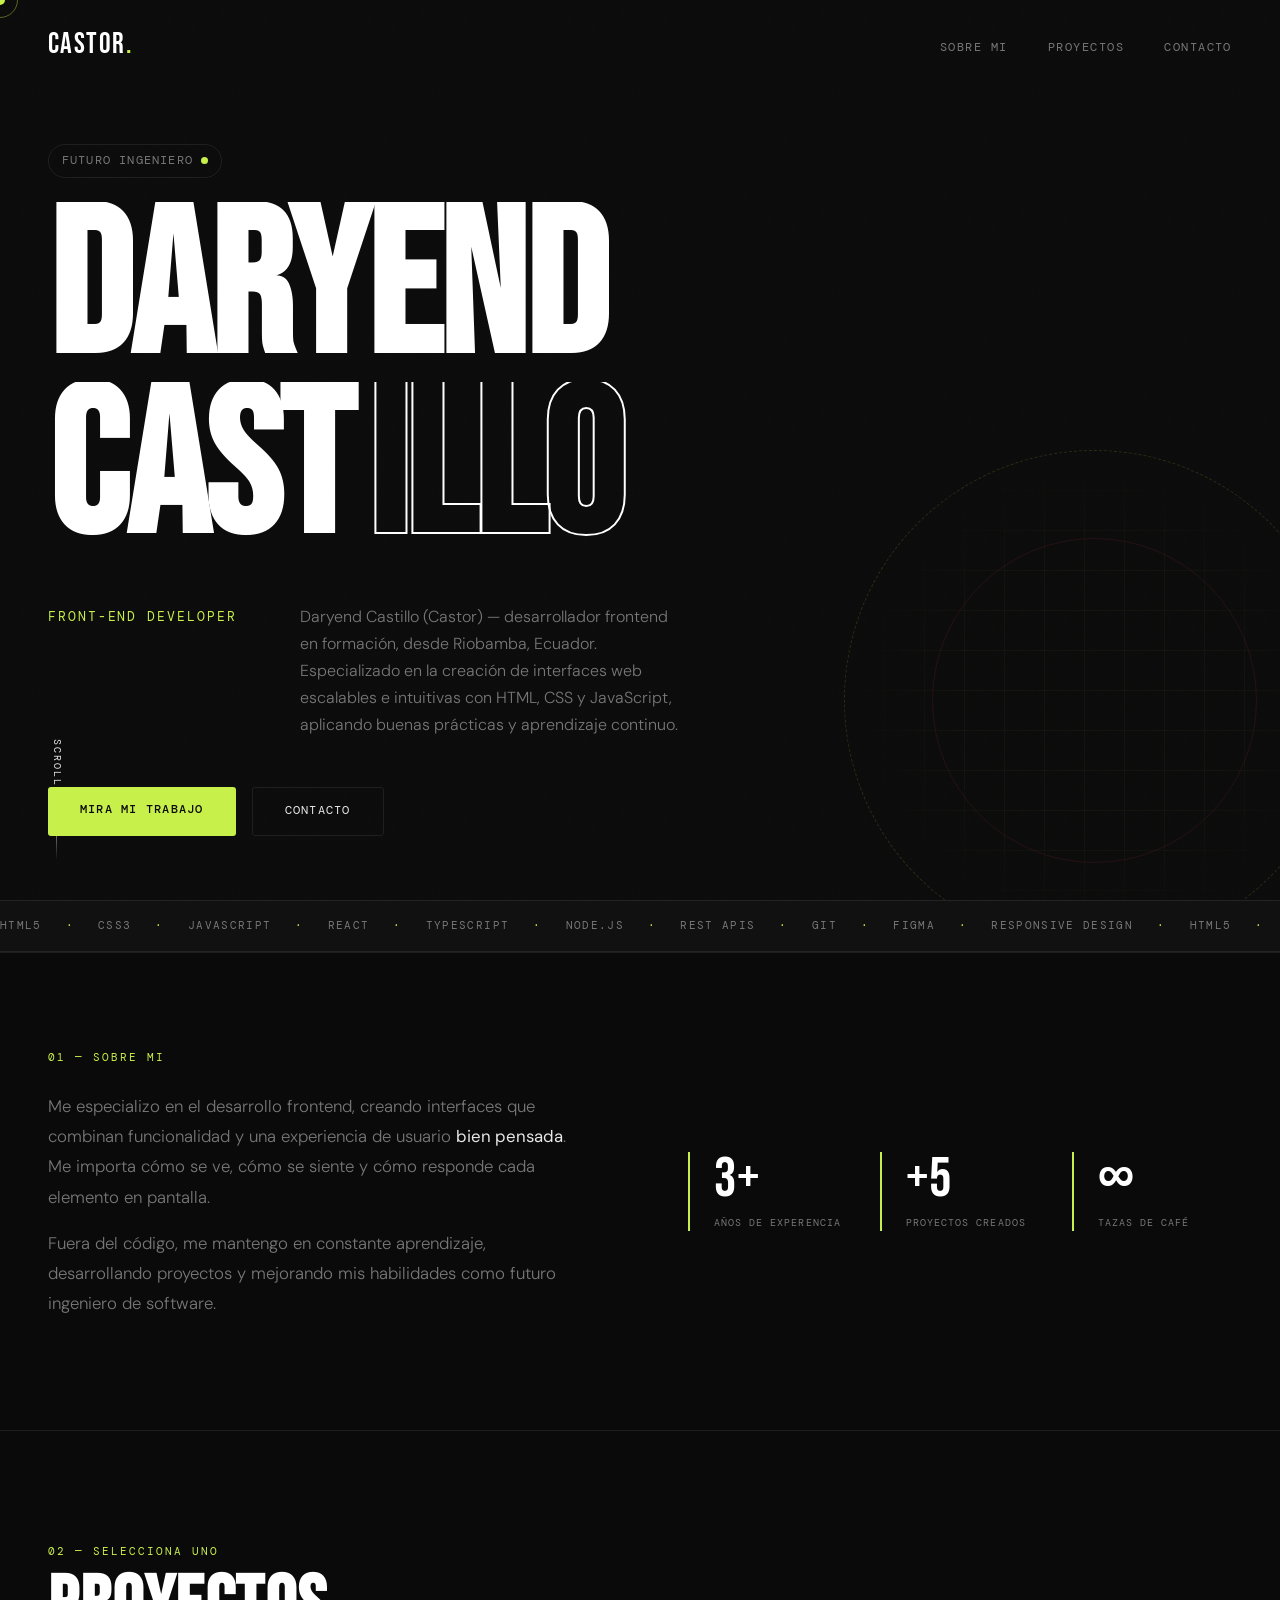
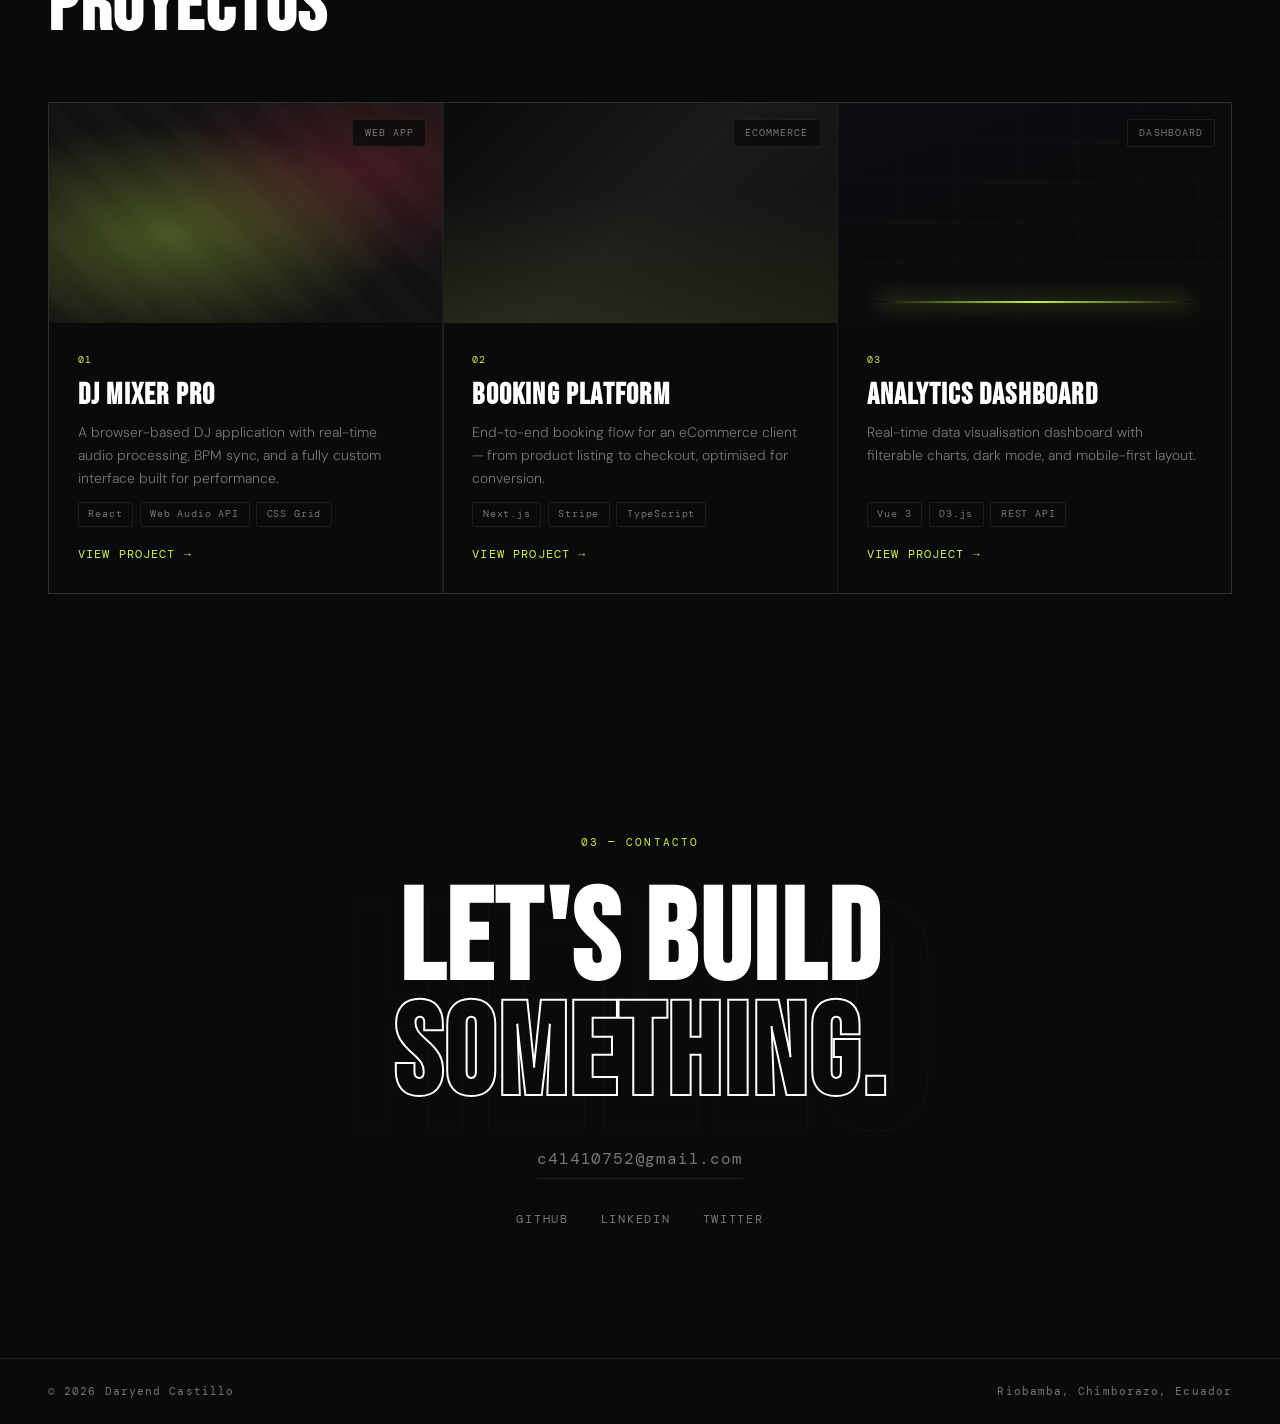
==== index.html @ 1a6a5559 "Reestructura de carpetas para despliegue en versel" ====
<!DOCTYPE html>
<html lang="en">
<head>
    <meta charset="UTF-8">
    <meta name="viewport" content="width=device-width, initial-scale=1.0">
    <title>Daryend Castillo — Front-End Developer</title>
    <link rel="preconnect" href="https://fonts.googleapis.com">
    <link rel="preconnect" href="https://fonts.gstatic.com" crossorigin>
    <link href="https://fonts.googleapis.com/css2?family=Bebas+Neue&family=DM+Sans:ital,wght@0,300;0,400;0,500;1,300&family=DM+Mono:wght@400;500&display=swap" rel="stylesheet">
    <link rel="stylesheet" href="styles.css">
</head>
<body>

    <!-- NAV -->
    <nav class="nav">
        <span class="nav-logo">Castor<span class="dot">.</span></span>
        <ul class="nav-links">
            <li><a href="#about">Sobre Mi</a></li>
            <li><a href="#projects">Proyectos</a></li>
            <li><a href="#contact">Contacto</a></li>
        </ul>
    </nav>

    <!-- HERO -->
    <section class="hero" id="about">
        <div class="hero-noise"></div>
        <div class="hero-content">
            <p class="hero-tag">Futuro Ingeniero <span class="status-dot"></span></p>
            <h1 class="hero-title">
                <span class="line line-1">Daryend</span>
                <span class="line line-2">CAST<span class="outline-text">ILLO</span></span>
            </h1>
            <div class="hero-sub">
                <p class="hero-role">Front-End Developer</p>
                <p class="hero-desc">
                    Daryend Castillo (Castor) — desarrollador frontend en formación, desde Riobamba, Ecuador.
Especializado en la creación de interfaces web escalables e intuitivas con HTML, CSS y JavaScript, aplicando buenas prácticas y aprendizaje continuo.
                </p>
            </div>
            <div class="hero-actions">
                <a href="#projects" class="btn btn-primary">Mira mi trabajo</a>
                <a href="#contact" class="btn btn-ghost">Contacto</a>
            </div>
        </div>
        <div class="hero-deco">
            <div class="deco-ring ring-1"></div>
            <div class="deco-ring ring-2"></div>
            <div class="deco-grid"></div>
        </div>
        <div class="scroll-hint">
            <span>Scroll</span>
            <div class="scroll-line"></div>
        </div>
    </section>

    <!-- SKILLS TICKER -->
    <div class="ticker-wrap">
        <div class="ticker">
            <span>HTML5</span><span class="sep">·</span>
            <span>CSS3</span><span class="sep">·</span>
            <span>JavaScript</span><span class="sep">·</span>
            <span>React</span><span class="sep">·</span>
            <span>TypeScript</span><span class="sep">·</span>
            <span>Node.js</span><span class="sep">·</span>
            <span>REST APIs</span><span class="sep">·</span>
            <span>Git</span><span class="sep">·</span>
            <span>Figma</span><span class="sep">·</span>
            <span>Responsive Design</span><span class="sep">·</span>
            <span>HTML5</span><span class="sep">·</span>
            <span>CSS3</span><span class="sep">·</span>
            <span>JavaScript</span><span class="sep">·</span>
            <span>React</span><span class="sep">·</span>
            <span>TypeScript</span><span class="sep">·</span>
            <span>Node.js</span><span class="sep">·</span>
            <span>REST APIs</span><span class="sep">·</span>
            <span>Git</span><span class="sep">·</span>
            <span>Figma</span><span class="sep">·</span>
            <span>Responsive Design</span><span class="sep">·</span>
        </div>
    </div>

      <!-- ABOUT STRIP -->
    <section class="about-strip">
        <div class="about-text">
            <span class="section-label">01 — Sobre mi</span>
            <p>
                Me especializo en el desarrollo frontend, creando interfaces que combinan funcionalidad y una experiencia de usuario <em>bien pensada</em>.
Me importa cómo se ve, cómo se siente y cómo responde cada elemento en pantalla.
            </p>
            <p>
                Fuera del código, me mantengo en constante aprendizaje, desarrollando proyectos y mejorando mis habilidades como futuro ingeniero de software.
            </p>
        </div>
        <div class="about-stats">
            <div class="stat">
                <span class="stat-num">3+</span>
                <span class="stat-label">años de experencia </span>
            </div>
            <div class="stat">
                <span class="stat-num">+5</span>
                <span class="stat-label">Proyectos creados</span>
            </div>
            <div class="stat">
                <span class="stat-num">∞</span>
                <span class="stat-label">Tazas de café</span>
            </div>
        </div>
    </section>

    <!-- PROJECTS -->
    <section class="projects" id="projects">
        <div class="section-header">
            <span class="section-label">02 — Selecciona uno</span>
            <h2 class="section-title">Proyectos</h2>
        </div>

        <div class="projects-grid">

            <article class="project-card card-featured">
                <div class="card-inner">
                    <div class="card-img-wrap">
                        <div class="card-img img-dj"></div>
                        <span class="card-tag">Web App</span>
                    </div>
                    <div class="card-body">
                        <span class="card-num">01</span>
                        <h3 class="card-title">DJ Mixer Pro</h3>
                        <p class="card-desc">A browser-based DJ application with real-time audio processing, BPM sync, and a fully custom interface built for performance.</p>
                        <div class="card-stack">
                            <span>React</span><span>Web Audio API</span><span>CSS Grid</span>
                        </div>
                        <a href="#" class="card-link">View project <span>→</span></a>
                    </div>
                </div>
            </article>

            <article class="project-card">
                <div class="card-inner">
                    <div class="card-img-wrap">
                        <div class="card-img img-ecom"></div>
                        <span class="card-tag">eCommerce</span>
                    </div>
                    <div class="card-body">
                        <span class="card-num">02</span>
                        <h3 class="card-title">Booking Platform</h3>
                        <p class="card-desc">End-to-end booking flow for an eCommerce client — from product listing to checkout, optimised for conversion.</p>
                        <div class="card-stack">
                            <span>Next.js</span><span>Stripe</span><span>TypeScript</span>
                        </div>
                        <a href="#" class="card-link">View project <span>→</span></a>
                    </div>
                </div>
            </article>

            <article class="project-card">
                <div class="card-inner">
                    <div class="card-img-wrap">
                        <div class="card-img img-dash"></div>
                        <span class="card-tag">Dashboard</span>
                    </div>
                    <div class="card-body">
                        <span class="card-num">03</span>
                        <h3 class="card-title">Analytics Dashboard</h3>
                        <p class="card-desc">Real-time data visualisation dashboard with filterable charts, dark mode, and mobile-first layout.</p>
                        <div class="card-stack">
                            <span>Vue 3</span><span>D3.js</span><span>REST API</span>
                        </div>
                        <a href="#" class="card-link">View project <span>→</span></a>
                    </div>
                </div>
            </article>

        </div>
    </section>

    <!-- CONTACT -->
    <section class="contact" id="contact">
        <div class="contact-inner">
            <span class="section-label">03 — Contacto</span>
            <h2 class="contact-title">Let's build<br><span class="outline-text">something.</span></h2>
            <a href="mailto:c41410752@gmail.com" class="contact-email">
                c41410752@gmail.com
            </a>
            <div class="contact-links">
                <a href="https://github.com/Daryend">GitHub</a>
                <a href="#">LinkedIn</a>
                <a href="#">Twitter</a>
            </div>
        </div>
    </section>

    <!-- FOOTER -->
    <footer class="footer">
        <span>© <span id="year"></span> Daryend Castillo</span>
        <span>Riobamba, Chimborazo, Ecuador</span>
    </footer>

    <script src="script.js"></script>
</body>
</html>
---- styles.css ----
/* =============================================
   IAN DUNKERLEY — PORTFOLIO
   Aesthetic: Editorial dark · Industrial type
   Fonts: Bebas Neue (display) + DM Sans (body) + DM Mono (code/accents)
   ============================================= */

/* ── RESET & BASE ─────────────────────────── */
*, *::before, *::after { box-sizing: border-box; margin: 0; padding: 0; }

:root {
    --bg:       #0a0a0a;
    --bg-2:     #111111;
    --bg-3:     #181818;
    --border:   rgba(255,255,255,0.08);
    --text:     #e8e8e8;
    --muted:    #777;
    --accent:   #c8f04a;   /* electric lime */
    --accent-2: #ff3c5f;   /* hot red */
    --white:    #ffffff;
    --font-display: 'Bebas Neue', sans-serif;
    --font-body:    'DM Sans', sans-serif;
    --font-mono:    'DM Mono', monospace;
    --ease:     cubic-bezier(0.16, 1, 0.3, 1);
}

html { scroll-behavior: smooth; }

body {
    background-color: var(--bg);
    color: var(--text);
    font-family: var(--font-body);
    font-size: 16px;
    line-height: 1.6;
    overflow-x: hidden;
    cursor: default;
}

a { color: inherit; text-decoration: none; }

/* ── CUSTOM CURSOR ───────────────────────── */
body { cursor: none; }
* { cursor: none !important; }

.cursor {
    width: 10px; height: 10px;
    background: var(--accent);
    border-radius: 50%;
    position: fixed;
    top: 0; left: 0;
    pointer-events: none;
    z-index: 9999;
    transform: translate(-50%, -50%);
    transition: transform 0.1s var(--ease), width 0.3s var(--ease), height 0.3s var(--ease), background 0.3s;
}
.cursor-ring {
    width: 36px; height: 36px;
    border: 1px solid rgba(200,240,74,0.4);
    border-radius: 50%;
    position: fixed;
    top: 0; left: 0;
    pointer-events: none;
    z-index: 9998;
    transform: translate(-50%, -50%);
    transition: transform 0.18s var(--ease), width 0.3s var(--ease), height 0.3s var(--ease), border-color 0.3s;
}

/* ── NAV ─────────────────────────────────── */
.nav {
    position: fixed;
    top: 0; left: 0; right: 0;
    z-index: 100;
    display: flex;
    justify-content: space-between;
    align-items: center;
    padding: 1.4rem 3rem;
    border-bottom: 1px solid transparent;
    transition: border-color 0.4s, background 0.4s;
}
.nav.scrolled {
    background: rgba(10,10,10,0.9);
    backdrop-filter: blur(12px);
    border-color: var(--border);
}

.nav-logo {
    font-family: var(--font-display);
    font-size: 1.8rem;
    letter-spacing: 0.05em;
    color: var(--white);
}
.nav-logo .dot { color: var(--accent); }

.nav-links {
    list-style: none;
    display: flex;
    gap: 2.5rem;
}
.nav-links a {
    font-family: var(--font-mono);
    font-size: 0.78rem;
    letter-spacing: 0.12em;
    text-transform: uppercase;
    color: var(--muted);
    transition: color 0.25s;
    position: relative;
}
.nav-links a::after {
    content: '';
    position: absolute;
    bottom: -4px; left: 0;
    width: 0; height: 1px;
    background: var(--accent);
    transition: width 0.3s var(--ease);
}
.nav-links a:hover { color: var(--white); }
.nav-links a:hover::after { width: 100%; }

/* ── HERO ─────────────────────────────────── */
.hero {
    min-height: 100vh;
    display: flex;
    align-items: center;
    position: relative;
    overflow: hidden;
    padding: 0 3rem;
    padding-top: 5rem;
}

.hero-noise {
    position: absolute;
    inset: 0;
    background-image: url("data:image/svg+xml,%3Csvg viewBox='0 0 256 256' xmlns='http://www.w3.org/2000/svg'%3E%3Cfilter id='noise'%3E%3CfeTurbulence type='fractalNoise' baseFrequency='0.9' numOctaves='4' stitchTiles='stitch'/%3E%3C/filter%3E%3Crect width='100%25' height='100%25' filter='url(%23noise)' opacity='0.04'/%3E%3C/svg%3E");
    background-size: 200px;
    pointer-events: none;
    z-index: 0;
    opacity: 0.6;
}

.hero-content {
    position: relative;
    z-index: 2;
    max-width: 900px;
}

.hero-tag {
    display: inline-flex;
    align-items: center;
    gap: 0.5rem;
    font-family: var(--font-mono);
    font-size: 0.75rem;
    letter-spacing: 0.1em;
    text-transform: uppercase;
    color: var(--muted);
    margin-bottom: 1.5rem;
    padding: 0.4rem 0.8rem;
    border: 1px solid var(--border);
    border-radius: 100px;
    animation: fadeUp 0.8s var(--ease) both;
}

.status-dot {
    width: 7px; height: 7px;
    background: var(--accent);
    border-radius: 50%;
    animation: pulse 2s infinite;
}

@keyframes pulse {
    0%, 100% { opacity: 1; transform: scale(1); }
    50% { opacity: 0.5; transform: scale(1.4); }
}

.hero-title {
    font-family: var(--font-display);
    font-size: clamp(5rem, 16vw, 16rem);
    line-height: 0.88;
    letter-spacing: -0.01em;
    color: var(--white);
    margin-bottom: 2.5rem;
}

.line { display: block; overflow: hidden; }
.line-1 {
    animation: slideIn 0.9s var(--ease) 0.1s both;
    color: var(--white);
}
.line-2 {
    animation: slideIn 0.9s var(--ease) 0.2s both;
    display: flex;
    gap: 0.08em;
    align-items: baseline;
}

.outline-text {
    -webkit-text-stroke: 2px var(--white);
    color: transparent;
    transition: -webkit-text-stroke-color 0.3s, color 0.3s;
}

@keyframes slideIn {
    from { transform: translateY(100%); opacity: 0; }
    to { transform: translateY(0); opacity: 1; }
}
@keyframes fadeUp {
    from { transform: translateY(20px); opacity: 0; }
    to { transform: translateY(0); opacity: 1; }
}

.hero-sub {
    display: flex;
    gap: 4rem;
    align-items: flex-start;
    margin-bottom: 3rem;
    animation: fadeUp 0.9s var(--ease) 0.35s both;
}
.hero-role {
    font-family: var(--font-mono);
    font-size: 0.8rem;
    letter-spacing: 0.15em;
    text-transform: uppercase;
    color: var(--accent);
    white-space: nowrap;
    padding-top: 0.25rem;
}
.hero-desc {
    font-size: 1rem;
    color: var(--muted);
    max-width: 380px;
    font-weight: 300;
    line-height: 1.7;
}

.hero-actions {
    display: flex;
    gap: 1rem;
    animation: fadeUp 0.9s var(--ease) 0.5s both;
}

/* ── BUTTONS ─────────────────────────────── */
.btn {
    display: inline-block;
    font-family: var(--font-mono);
    font-size: 0.78rem;
    letter-spacing: 0.1em;
    text-transform: uppercase;
    padding: 0.85rem 2rem;
    border-radius: 3px;
    transition: all 0.3s var(--ease);
    position: relative;
    overflow: hidden;
}
.btn-primary {
    background: var(--accent);
    color: #0a0a0a;
    font-weight: 500;
}
.btn-primary::after {
    content: '';
    position: absolute;
    inset: 0;
    background: rgba(255,255,255,0.2);
    transform: translateX(-100%);
    transition: transform 0.4s var(--ease);
}
.btn-primary:hover::after { transform: translateX(0); }

.btn-ghost {
    background: transparent;
    color: var(--text);
    border: 1px solid var(--border);
}
.btn-ghost:hover {
    border-color: var(--white);
    color: var(--white);
}

/* ── HERO DECO ───────────────────────────── */
.hero-deco {
    position: absolute;
    right: -5vw;
    top: 50%;
    transform: translateY(-50%);
    width: 500px;
    height: 500px;
    z-index: 1;
    pointer-events: none;
    animation: fadeUp 1.2s var(--ease) 0.4s both;
}

.deco-ring {
    position: absolute;
    border: 1px solid var(--border);
    border-radius: 50%;
}
.ring-1 {
    width: 100%; height: 100%;
    top: 0; left: 0;
    animation: rotateSlow 30s linear infinite;
    border-color: rgba(200,240,74,0.15);
    border-style: dashed;
}
.ring-2 {
    width: 65%; height: 65%;
    top: 17.5%; left: 17.5%;
    animation: rotateSlow 20s linear infinite reverse;
    border-color: rgba(255,60,95,0.1);
}

@keyframes rotateSlow {
    from { transform: rotate(0deg); }
    to   { transform: rotate(360deg); }
}

.deco-grid {
    position: absolute;
    inset: 0;
    background-image:
        linear-gradient(rgba(200,240,74,0.04) 1px, transparent 1px),
        linear-gradient(90deg, rgba(200,240,74,0.04) 1px, transparent 1px);
    background-size: 40px 40px;
    border-radius: 50%;
    mask-image: radial-gradient(circle, black 40%, transparent 70%);
    -webkit-mask-image: radial-gradient(circle, black 40%, transparent 70%);
}

/* ── SCROLL HINT ─────────────────────────── */
.scroll-hint {
    position: absolute;
    bottom: 2.5rem;
    left: 3rem;
    display: flex;
    flex-direction: column;
    align-items: center;
    gap: 0.8rem;
    opacity: 0.4;
    animation: fadeUp 1s var(--ease) 1s both;
}
.scroll-hint span {
    font-family: var(--font-mono);
    font-size: 0.65rem;
    letter-spacing: 0.2em;
    text-transform: uppercase;
    writing-mode: vertical-rl;
}
.scroll-line {
    width: 1px;
    height: 60px;
    background: linear-gradient(to bottom, var(--white), transparent);
    animation: scrollPulse 2s ease-in-out infinite;
}
@keyframes scrollPulse {
    0%, 100% { transform: scaleY(1); opacity: 0.4; }
    50% { transform: scaleY(0.5); opacity: 0.8; }
}

/* ── TICKER ──────────────────────────────── */
.ticker-wrap {
    border-top: 1px solid var(--border);
    border-bottom: 1px solid var(--border);
    overflow: hidden;
    padding: 1rem 0;
    background: var(--bg-2);
}
.ticker {
    display: flex;
    gap: 1.5rem;
    white-space: nowrap;
    animation: ticker 25s linear infinite;
    width: max-content;
}
.ticker span {
    font-family: var(--font-mono);
    font-size: 0.7rem;
    letter-spacing: 0.12em;
    text-transform: uppercase;
    color: var(--muted);
}
.ticker .sep { color: var(--accent); }
@keyframes ticker {
    from { transform: translateX(0); }
    to   { transform: translateX(-50%); }
}

/* ── PROJECTS ────────────────────────────── */
.projects {
    padding: 7rem 3rem;
    max-width: 1400px;
    margin: 0 auto;
}

.section-header {
    display: flex;
    flex-direction: column;
    gap: 0.5rem;
    margin-bottom: 3.5rem;
}
.section-label {
    font-family: var(--font-mono);
    font-size: 0.7rem;
    letter-spacing: 0.18em;
    text-transform: uppercase;
    color: var(--accent);
}
.section-title {
    font-family: var(--font-display);
    font-size: clamp(3rem, 6vw, 6rem);
    color: var(--white);
    letter-spacing: 0.02em;
    line-height: 1;
}

.projects-grid {
    display: grid;
    grid-template-columns: repeat(3, 1fr);
    gap: 1.5px;
    background: var(--border);
    border: 1px solid var(--border);
}

.project-card {
    background: var(--bg);
    position: relative;
    overflow: hidden;
    transition: background 0.4s;
}
.project-card:hover { background: var(--bg-3); }

.card-featured {
    grid-row: span 1;
}

.card-inner { display: flex; flex-direction: column; height: 100%; }

.card-img-wrap {
    position: relative;
    overflow: hidden;
    height: 220px;
}
.card-img {
    width: 100%;
    height: 100%;
    transition: transform 0.6s var(--ease);
}
.project-card:hover .card-img { transform: scale(1.04); }

/* Project image placeholders with distinct visual identities */
.img-dj {
    background:
        radial-gradient(ellipse at 30% 60%, rgba(200,240,74,0.3) 0%, transparent 60%),
        radial-gradient(ellipse at 80% 30%, rgba(255,60,95,0.2) 0%, transparent 50%),
        repeating-linear-gradient(45deg, #111 0px, #111 20px, #141414 20px, #141414 40px);
}
.img-ecom {
    background:
        linear-gradient(135deg, #0a0a0a 0%, #1a1a1a 50%, #0f0f0f 100%),
        repeating-conic-gradient(rgba(255,255,255,0.02) 0% 25%, transparent 0% 50%) 0 0/30px 30px;
    background-blend-mode: normal;
    position: relative;
}
.img-ecom::after {
    content: '';
    position: absolute;
    bottom: 0; left: 0; right: 0;
    height: 60%;
    background: linear-gradient(to top, rgba(200,240,74,0.08), transparent);
}
.img-dash {
    background: linear-gradient(160deg, #0d0d12 0%, #0a0a0a 100%);
    position: relative;
    overflow: hidden;
}
.img-dash::before {
    content: '';
    position: absolute;
    bottom: 20px; left: 10%; right: 10%;
    height: 2px;
    background: linear-gradient(90deg, transparent, var(--accent), transparent);
    box-shadow: 0 0 20px var(--accent);
}
.img-dash::after {
    content: '';
    position: absolute;
    inset: 0;
    background:
        repeating-linear-gradient(to right, rgba(255,255,255,0.02) 0px, rgba(255,255,255,0.02) 1px, transparent 1px, transparent 60px),
        repeating-linear-gradient(to bottom, rgba(255,255,255,0.02) 0px, rgba(255,255,255,0.02) 1px, transparent 1px, transparent 40px);
}

.card-tag {
    position: absolute;
    top: 1rem;
    right: 1rem;
    font-family: var(--font-mono);
    font-size: 0.65rem;
    letter-spacing: 0.1em;
    text-transform: uppercase;
    background: rgba(10,10,10,0.8);
    border: 1px solid var(--border);
    color: var(--muted);
    padding: 0.3rem 0.7rem;
    border-radius: 2px;
    backdrop-filter: blur(8px);
}

.card-body {
    padding: 1.8rem;
    display: flex;
    flex-direction: column;
    flex: 1;
    gap: 0.7rem;
}
.card-num {
    font-family: var(--font-mono);
    font-size: 0.65rem;
    color: var(--accent);
    letter-spacing: 0.1em;
}
.card-title {
    font-family: var(--font-display);
    font-size: 1.9rem;
    color: var(--white);
    letter-spacing: 0.04em;
    line-height: 1;
}
.card-desc {
    font-size: 0.87rem;
    color: var(--muted);
    font-weight: 300;
    line-height: 1.65;
    flex: 1;
}
.card-stack {
    display: flex;
    flex-wrap: wrap;
    gap: 0.4rem;
}
.card-stack span {
    font-family: var(--font-mono);
    font-size: 0.65rem;
    letter-spacing: 0.08em;
    color: var(--muted);
    border: 1px solid var(--border);
    padding: 0.2rem 0.6rem;
    border-radius: 2px;
    transition: border-color 0.3s, color 0.3s;
}
.project-card:hover .card-stack span {
    border-color: rgba(200,240,74,0.3);
    color: var(--text);
}
.card-link {
    display: inline-flex;
    align-items: center;
    gap: 0.5rem;
    font-family: var(--font-mono);
    font-size: 0.72rem;
    letter-spacing: 0.1em;
    text-transform: uppercase;
    color: var(--accent);
    margin-top: 0.5rem;
    transition: gap 0.3s var(--ease);
}
.card-link:hover { gap: 0.9rem; }

/* ── ABOUT STRIP ─────────────────────────── */
.about-strip {
    display: grid;
    grid-template-columns: 1fr 1fr;
    gap: 6rem;
    align-items: center;
    padding: 6rem 3rem;
    border-top: 1px solid var(--border);
    border-bottom: 1px solid var(--border);
    max-width: 1400px;
    margin: 0 auto;
}
.about-text .section-label { margin-bottom: 1.5rem; display: block; }
.about-text p {
    font-size: 1.05rem;
    color: var(--muted);
    font-weight: 300;
    line-height: 1.8;
    margin-bottom: 1rem;
}
.about-text em { color: var(--text); font-style: normal; font-weight: 400; }

.about-stats {
    display: grid;
    grid-template-columns: repeat(3, 1fr);
    gap: 2rem;
}
.stat {
    display: flex;
    flex-direction: column;
    gap: 0.4rem;
    padding-left: 1.5rem;
    border-left: 2px solid var(--accent);
}
.stat-num {
    font-family: var(--font-display);
    font-size: 3.5rem;
    line-height: 1;
    color: var(--white);
    letter-spacing: 0.02em;
}
.stat-label {
    font-family: var(--font-mono);
    font-size: 0.65rem;
    letter-spacing: 0.1em;
    text-transform: uppercase;
    color: var(--muted);
}

/* ── CONTACT ─────────────────────────────── */
.contact {
    padding: 8rem 3rem;
    display: flex;
    justify-content: center;
    align-items: center;
    min-height: 60vh;
    position: relative;
    overflow: hidden;
}
.contact::before {
    content: 'HELLO';
    position: absolute;
    font-family: var(--font-display);
    font-size: 25vw;
    color: transparent;
    -webkit-text-stroke: 1px rgba(255,255,255,0.03);
    pointer-events: none;
    user-select: none;
    top: 50%;
    left: 50%;
    transform: translate(-50%, -50%);
    white-space: nowrap;
    z-index: 0;
}
.contact-inner {
    position: relative;
    z-index: 1;
    text-align: center;
    display: flex;
    flex-direction: column;
    align-items: center;
    gap: 2rem;
}
.contact-title {
    font-family: var(--font-display);
    font-size: clamp(4rem, 10vw, 10rem);
    line-height: 0.9;
    color: var(--white);
    letter-spacing: 0.02em;
}
.contact-email {
    font-family: var(--font-mono);
    font-size: 1rem;
    color: var(--muted);
    border-bottom: 1px solid var(--border);
    padding-bottom: 0.4rem;
    transition: color 0.3s, border-color 0.3s;
    letter-spacing: 0.05em;
}
.contact-email:hover { color: var(--accent); border-color: var(--accent); }

.contact-links {
    display: flex;
    gap: 2rem;
}
.contact-links a {
    font-family: var(--font-mono);
    font-size: 0.72rem;
    letter-spacing: 0.15em;
    text-transform: uppercase;
    color: var(--muted);
    transition: color 0.3s;
    position: relative;
}
.contact-links a::after {
    content: '';
    position: absolute;
    bottom: -3px; left: 0;
    width: 0; height: 1px;
    background: var(--accent);
    transition: width 0.3s var(--ease);
}
.contact-links a:hover { color: var(--white); }
.contact-links a:hover::after { width: 100%; }

/* ── FOOTER ──────────────────────────────── */
.footer {
    display: flex;
    justify-content: space-between;
    align-items: center;
    padding: 1.5rem 3rem;
    border-top: 1px solid var(--border);
    font-family: var(--font-mono);
    font-size: 0.68rem;
    letter-spacing: 0.1em;
    color: var(--muted);
}

/* ── RESPONSIVE ──────────────────────────── */
@media (max-width: 1024px) {
    .projects-grid { grid-template-columns: 1fr 1fr; }
    .about-strip { grid-template-columns: 1fr; gap: 3rem; }
}

@media (max-width: 768px) {
    .nav { padding: 1.2rem 1.5rem; }
    .nav-links { gap: 1.5rem; }
    .hero { padding: 0 1.5rem; padding-top: 5rem; }
    .hero-sub { flex-direction: column; gap: 1rem; }
    .hero-deco { display: none; }
    .projects { padding: 5rem 1.5rem; }
    .projects-grid { grid-template-columns: 1fr; }
    .about-strip { padding: 4rem 1.5rem; }
    .about-stats { grid-template-columns: repeat(3, 1fr); gap: 1rem; }
    .contact { padding: 5rem 1.5rem; }
    .footer { flex-direction: column; gap: 0.5rem; text-align: center; }
    .scroll-hint { display: none; }
}

@media (max-width: 480px) {
    .about-stats { grid-template-columns: 1fr; }
    .hero-actions { flex-direction: column; }
    .btn { text-align: center; }
}

/* ── INTERSECTION OBSERVER ANIMATIONS ────── */
.reveal {
    opacity: 0;
    transform: translateY(30px);
    transition: opacity 0.8s var(--ease), transform 0.8s var(--ease);
}
.reveal.visible {
    opacity: 1;
    transform: translateY(0);
}
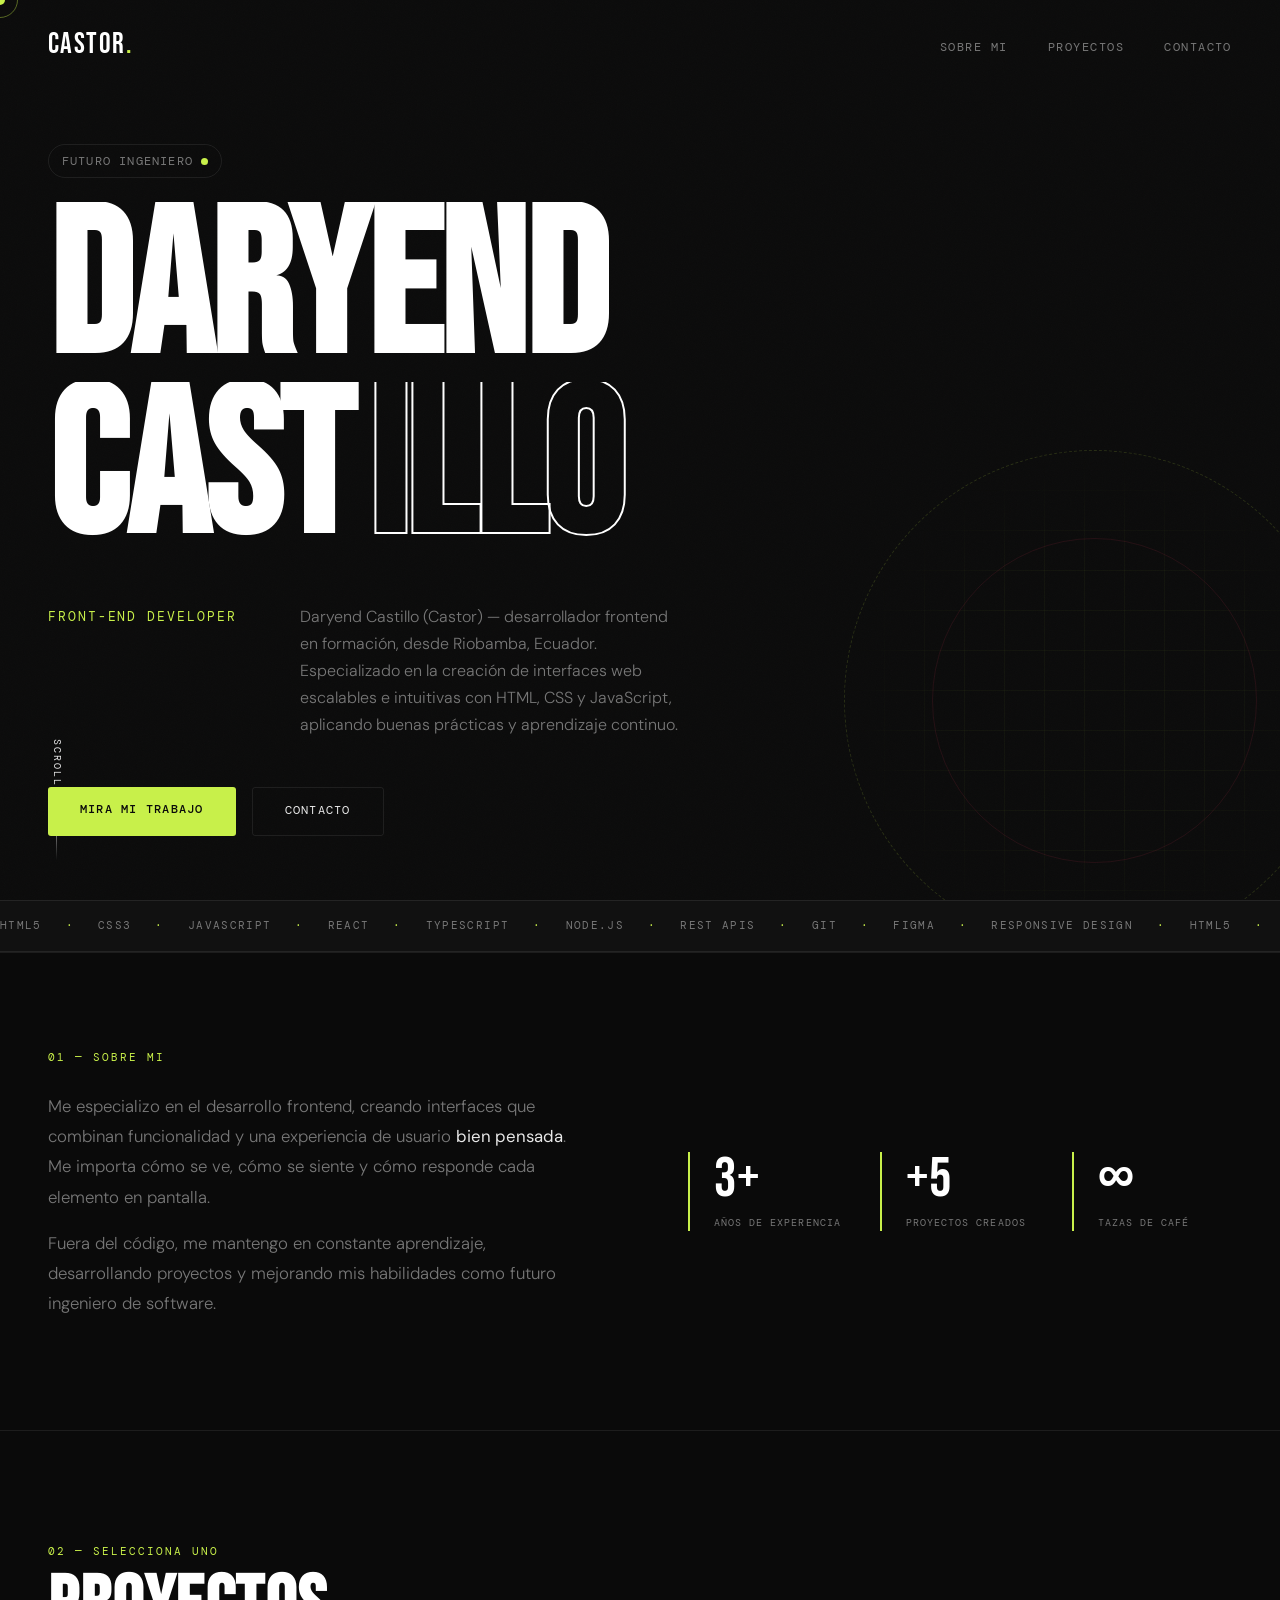
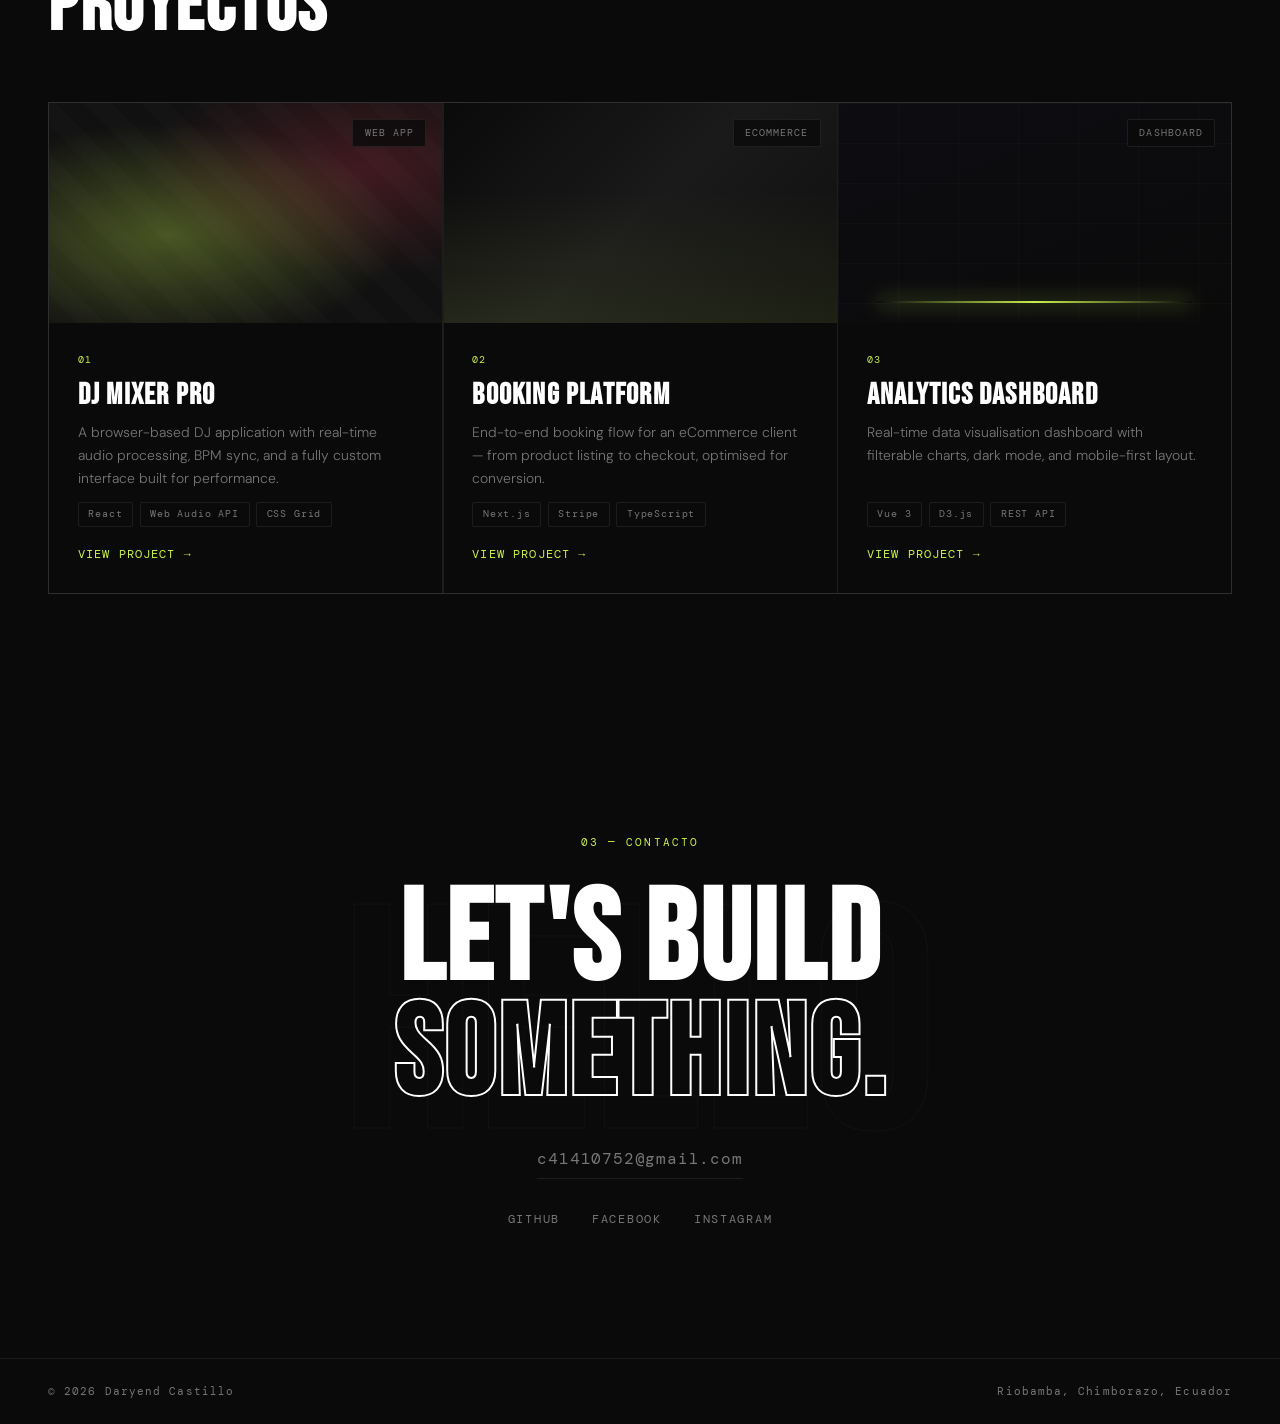
==== commit e9ffb98b: "Redes sociales actualizadas" ====
--- a/index.html
+++ b/index.html
@@ -183,8 +183,8 @@
             </a>
             <div class="contact-links">
                 <a href="https://github.com/Daryend">GitHub</a>
-                <a href="#">LinkedIn</a>
-                <a href="#">Twitter</a>
+                <a href="https://www.facebook.com/daryend.castillo/">Facebook</a>
+                <a href="https://www.instagram.com/daryend_?igsh=aWg5bHNmdmpxazdw">Instagram</a>
             </div>
         </div>
     </section>
